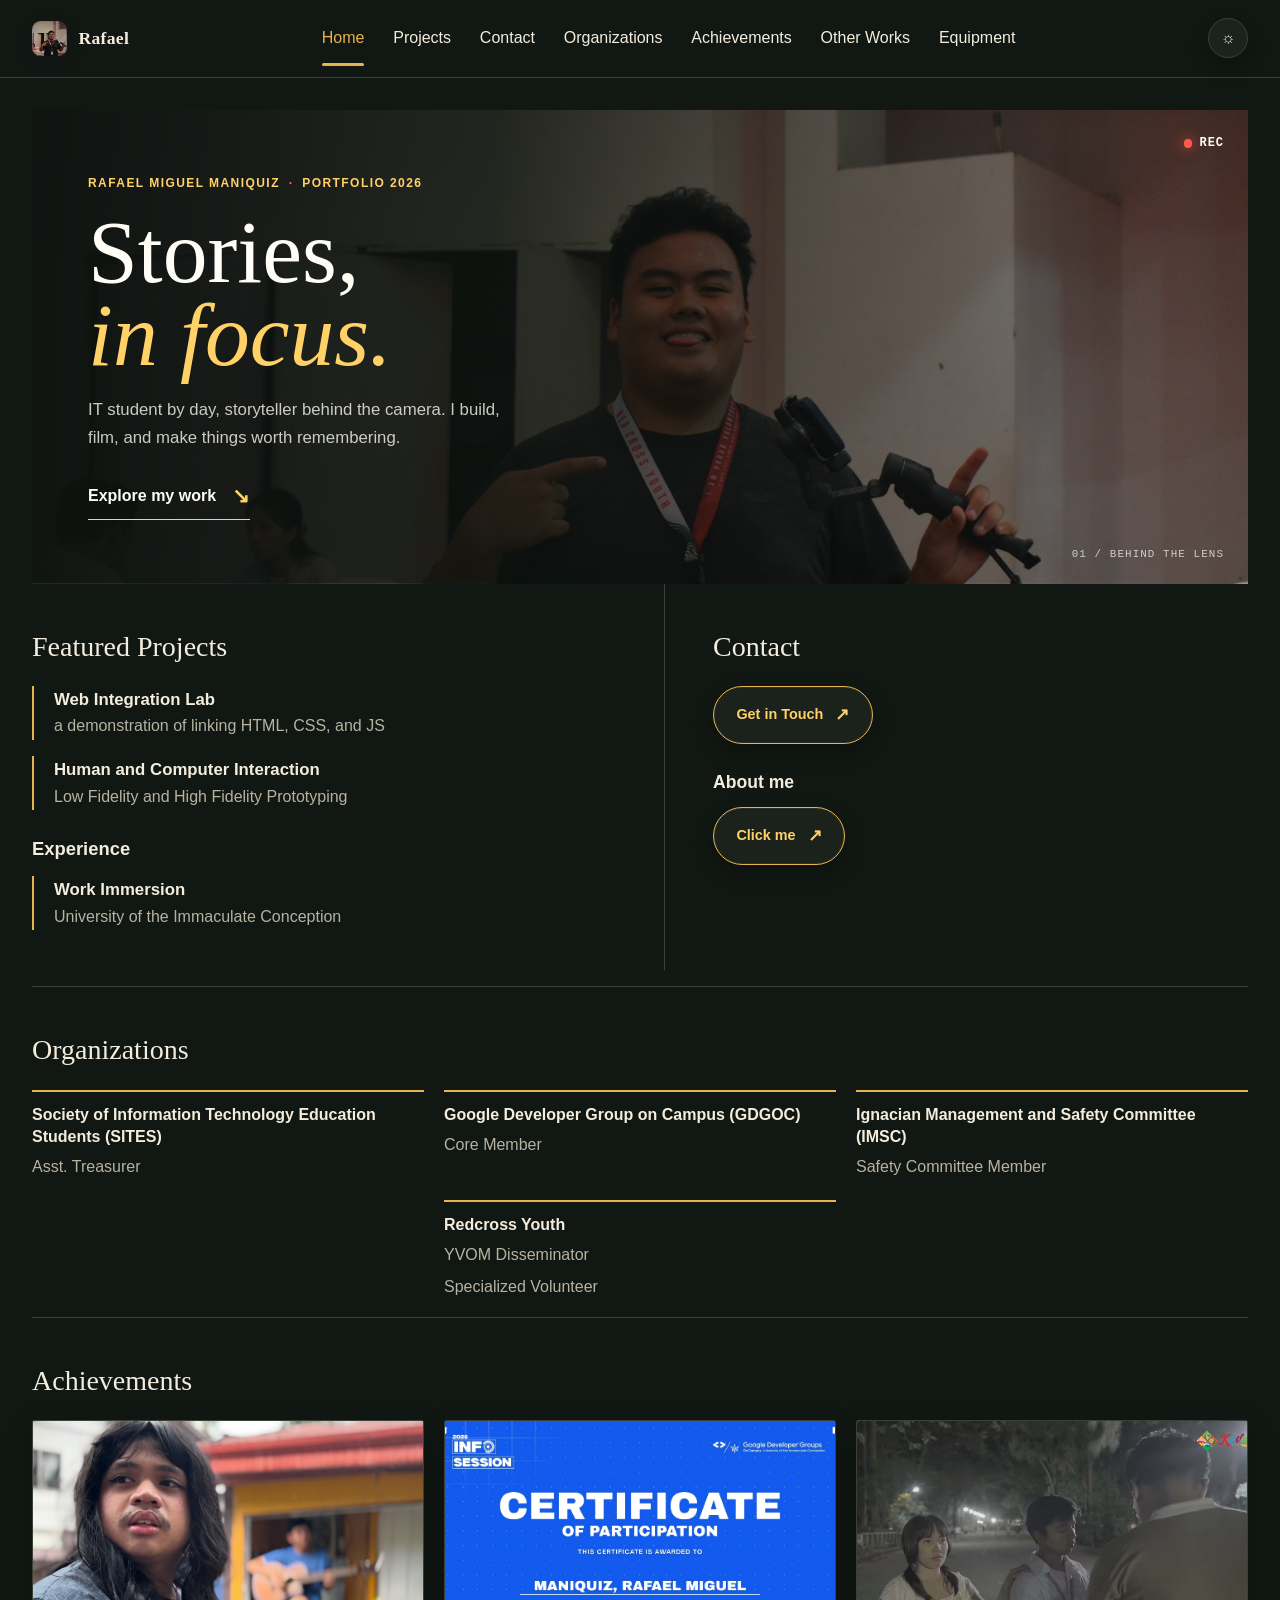
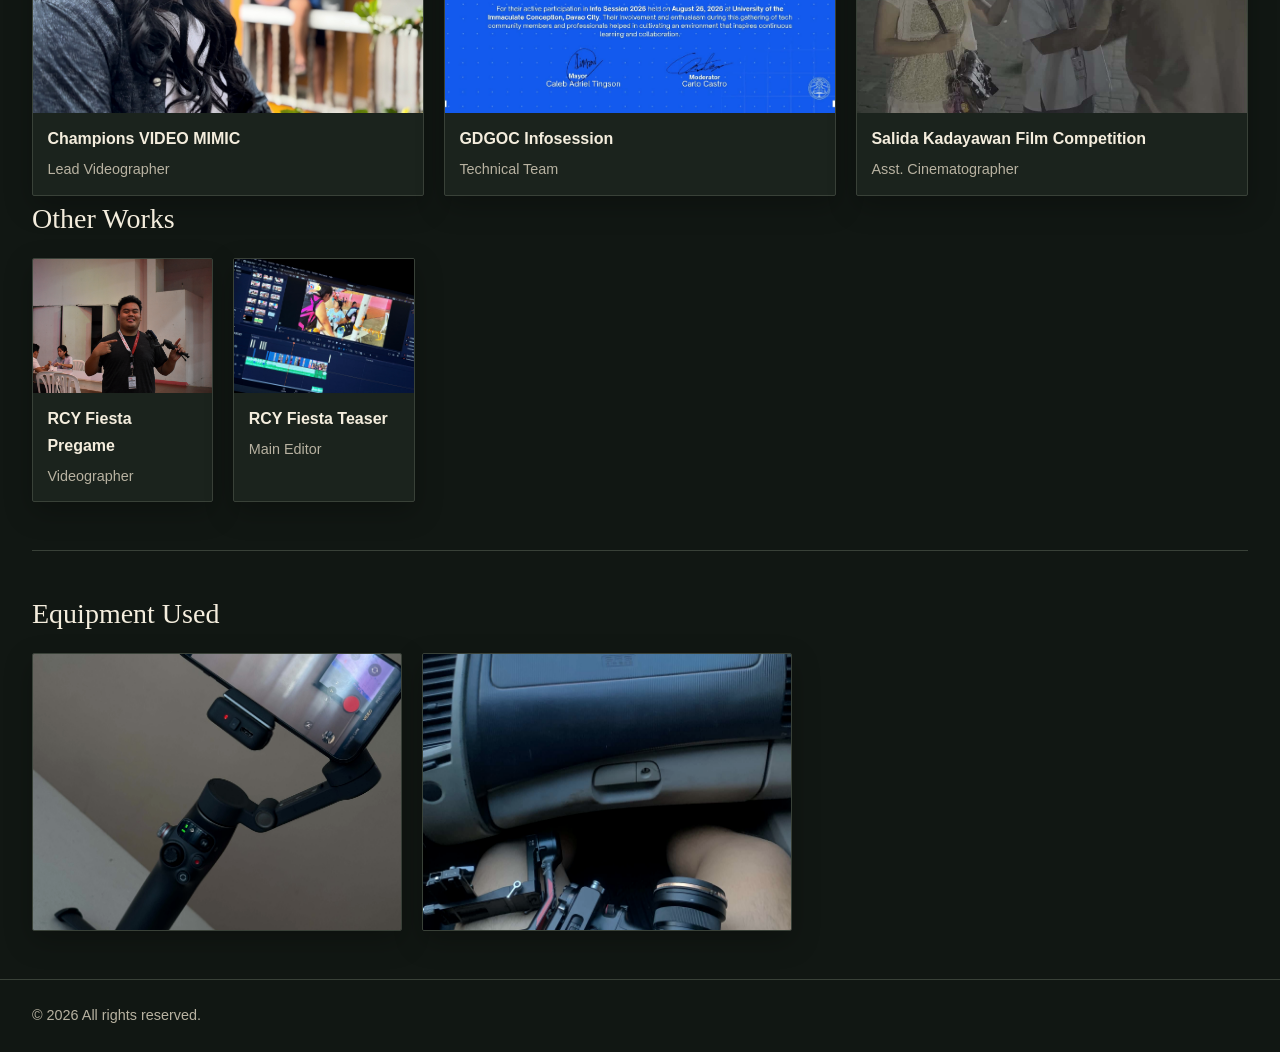
==== Portfolio/index.html @ 3db183c9 "Initial commit: Completed E-Portfolio layout and logic" ====
<!DOCTYPE html>
<html lang="en">
<head>
    <meta charset="UTF-8">
    <meta name="viewport" content="width=device-width, initial-scale=1.0">
    <title>Student E-Portfolio</title>
    <!--Connection 1: External CSS Link-->
    <link rel="stylesheet" href="style.css">
    <!--Connection 2: External JS Link-->
    <script src="script.js" defer></script>
</head>
<body class="dark-mode">
    <header class="site-header">
        <nav class="top-nav" aria-label="Main navigation">
            <div class="brand" aria-label="Rafael Miguel Maniquiz">
                <img class="brand-mark" src="imgs/Film1.jpeg" alt="Film1">
                <span class="brand-name">Rafael</span>
            </div>

            <div class="nav-links">
                <a class="active" href="#hero">Home</a>
                <a href="#projects">Projects</a>
                <a href="#contact">Contact</a>
                <a href="#organizations">Organizations</a>
                <a href="#gallery">Achievements</a>
                <a href="#other-works">Other Works</a>
                <a href="#equipment">Equipment</a>
            </div>

            <button id="theme-btn" class="theme-btn" type="button" aria-label="Switch to light mode">☼</button>
        </nav>
    </header>

    <main>
        <section id="hero">
            <div class="hero-copy">
                <p class="hero-eyebrow">RAFAEL MIGUEL MANIQUIZ <span>·</span> PORTFOLIO 2026</p>
                <h1>Stories,<br><em>in focus.</em></h1>
                <p class="hero-intro">IT student by day, storyteller behind the camera. I build, film, and make things worth remembering.</p>
                <a class="hero-link" href="#gallery">Explore my work <span aria-hidden="true">↘</span></a>
            </div>
            <div class="hero-recording" aria-label="Recording">
                <span class="recording-dot"></span>
                <span>REC</span>
            </div>
            <p class="hero-frame-note">01 / BEHIND THE LENS</p>
        </section>

        <section id="projects">
            <h2>Featured Projects</h2>
            <div class="card">
                <h3>Web Integration Lab</h3>
                <p>a demonstration of linking HTML, CSS, and JS</p>
            </div>
            <div class="card">
                <h3>Human and Computer Interaction</h3>
                <p>Low Fidelity and High Fidelity Prototyping</p>
            </div>
            <div class="experience-entry">
                <h3>Experience</h3>
                <div class="card">
                    <h4>Work Immersion</h4>
                    <p>University of the Immaculate Conception</p>
                </div>
            </div>
        </section>
    
        <section id="contact">
            
            <h2>Contact</h2>
            <button id="contact-btn" class="contact-btn">Get in Touch</button>
            <h3 class="about-prompt-title">About me</h3>
            <a class="contact-btn" href="about.html">Click me</a>
        </section>

        <section id="organizations">
            <h2>Organizations</h2>
            <div class="organization-grid">
                <article class="organization-item">
                    <h3>Society of Information Technology Education Students (SITES)</h3>
                    <p>Asst. Treasurer</p>
                </article>
                <article class="organization-item">
                    <h3>Google Developer Group on Campus (GDGOC)</h3>
                    <p>Core Member</p>
                </article>
                <article class="organization-item">
                    <h3>Ignacian Management and Safety Committee (IMSC)</h3>
                    <p>Safety Committee Member</p>
                </article>
                <article class="organization-item organization-item-centered">
                    <h3>Redcross Youth</h3>
                    <p>YVOM Disseminator</p>
                    <p>Specialized Volunteer</p>
                </article>
            </div>
        </section>

        <section id="gallery">
            <h2>Achievements</h2>
            <div class="gallery-grid">
                <figure class="gallery-item">
                    <a class="achievement-photo-link" href="https://drive.google.com/file/d/1tsSggiS1qH1lwYutni-sVO9AggM79Br8/view?usp=sharing" target="_blank" rel="noopener noreferrer">
                        <img src="imgs/IMG_2085_still.jpeg" alt="Mountain lake reflecting the surrounding forest">
                    </a>
                    <figcaption>Champions VIDEO MIMIC</figcaption>
                    <p class="gallery-role">Lead Videographer</p>
                </figure>
                <figure class="gallery-item">
                    <img src="imgs/certificate.jpeg" alt="Sunlight falling across a mountain lake">
                    <figcaption>GDGOC Infosession</figcaption>
                    <p class="gallery-role">Technical Team</p>
                </figure>
                <figure class="gallery-item">
                    <a class="achievement-photo-link" href="https://web.facebook.com/reel/1029761849663957" target="_blank" rel="noopener noreferrer">
                        <img src="imgs/kadayawan.jpeg" alt="Golden sunrise over a misty field">
                    </a>
                    <figcaption>Salida Kadayawan Film Competition</figcaption>
                    <p class="gallery-role">Asst. Cinematographer</p>
                </figure>
            </div>
        </section>

        <section id="other-works">
            <h2>Other Works</h2>
            <div class="gallery-grid">
                <figure class="gallery-item">
                    <img src="imgs/Film1.jpeg" alt="RCY Fiesta Pregame">
                    <figcaption>RCY Fiesta Pregame</figcaption>
                    <p class="gallery-role">Videographer</p>
                </figure>
                <figure class="gallery-item">
                    <img src="imgs/EDIT1.jpg" alt="RCY Fiesta Teaser">
                    <figcaption>RCY Fiesta Teaser</figcaption>
                    <p class="gallery-role">Main Editor</p>
                </figure>
            </div>
        </section>

        <section id="equipment">
            <h2>Equipment Used</h2>
            <div class="equipment-grid">
                <figure class="gallery-item">
                    <img src="imgs/db04416d-b1f5-4297-be94-f573def392d3.jpeg" alt="Camera equipment for video production">
                </figure>
                <figure class="gallery-item">
                    <img src="imgs/846866ec-6df1-4024-b092-13ef87e5ae8e.jpeg" alt="Camera and lens equipment">
                </figure>
            </div>
        </section>
    </main>

    <dialog id="contact-dialog" class="contact-dialog" aria-labelledby="contact-dialog-title">
        <div class="contact-dialog-header">
            <p class="contact-dialog-label">CONTACT DETAILS</p>
            <h2 id="contact-dialog-title">Get in touch</h2>
        </div>
        <dl class="contact-details">
            <div>
                <dt>Email</dt>
                <dd><button type="button" data-copy-value="rmaniquiz_260000000496@uic.edu.ph" data-copy-label="Email">rmaniquiz_260000000496@uic.edu.ph</button></dd>
            </div>
            <div>
                <dt>Contact number</dt>
                <dd>
                    <button type="button" data-copy-value="09626959449" data-copy-label="Contact number">09626959449</button>
                    <a class="contact-social-link" href="https://www.instagram.com/r.mnqz/" target="_blank" rel="noopener noreferrer" aria-label="Visit Instagram profile">
                        <svg aria-hidden="true" viewBox="0 0 24 24" fill="none" stroke="currentColor" stroke-width="2" stroke-linecap="round" stroke-linejoin="round">
                            <rect x="3" y="3" width="18" height="18" rx="5"></rect>
                            <circle cx="12" cy="12" r="4"></circle>
                            <circle cx="17.5" cy="6.5" r="0.75" fill="currentColor" stroke="none"></circle>
                        </svg>
                        <span>Instagram</span>
                    </a>
                    <a class="contact-social-link" href="https://www.facebook.com/raffy.maniquiz.5/" target="_blank" rel="noopener noreferrer" aria-label="Visit Facebook profile">
                        <svg aria-hidden="true" viewBox="0 0 24 24" fill="currentColor">
                            <path d="M13.5 21v-8h2.7l.4-3.1h-3.1V8c0-.9.3-1.5 1.6-1.5h1.7V3.7c-.3 0-1.3-.1-2.5-.1-2.5 0-4.2 1.5-4.2 4.3v2H7.3V13h2.8v8h3.4z"></path>
                        </svg>
                        <span>Facebook</span>
                    </a>
                    <a class="contact-social-link" href="https://github.com/Raffy-Maniquiz" target="_blank" rel="noopener noreferrer" aria-label="Visit GitHub profile">
                        <svg aria-hidden="true" viewBox="0 0 24 24" fill="currentColor">
                            <path d="M12 0C5.37 0 0 5.37 0 12c0 5.3 3.438 9.8 8.205 11.385.6.113.82-.258.82-.577 0-.285-.01-1.04-.015-2.04-3.338.724-4.042-1.61-4.042-1.61-.546-1.387-1.333-1.756-1.333-1.756-1.09-.745.083-.73.083-.73 1.205.085 1.84 1.237 1.84 1.237 1.07 1.835 2.807 1.305 3.492.998.108-.776.42-1.305.763-1.605-2.665-.303-5.467-1.333-5.467-5.931 0-1.31.468-2.381 1.236-3.221-.124-.303-.536-1.523.117-3.176 0 0 1.008-.322 3.3 1.23.956-.266 1.98-.399 3-.405 1.02.006 2.044.139 3 .405 2.29-1.552 3.297-1.23 3.297-1.23.655 1.653.243 2.873.12 3.176.77.84 1.235 1.911 1.235 3.221 0 4.61-2.807 5.625-5.48 5.921.43.372.814 1.102.814 2.222 0 1.604-.015 2.896-.015 3.286 0 .319.216.694.825.576C20.565 21.392 24 17.387 24 12 24 5.37 18.63 0 12 0z"></path>
                        </svg>
                        <span>GitHub</span>
                    </a>
                </dd>
            </div>
        </dl>
        <p id="contact-copy-status" class="contact-copy-status" role="status" aria-live="polite"></p>
        <button class="contact-dialog-close" type="button">Close</button>
    </dialog>
    
    <footer>
        <p>&copy; <span id="year"></span> All rights reserved.</p>
    </footer>
</body>
</html>
---- Portfolio/style.css ----
:root {
  color-scheme: light;
  --page: #f1eee5;
  --surface: #faf7ef;
  --ink: #1b211b;
  --muted: #686d60;
  --line: #d9d2c2;
  --accent: #b8792e;
  --accent-hover: #945c20;
  --accent-soft: rgba(184, 121, 46, 0.15);
  --button-ink: #fffdf6;
  --shadow: rgba(28, 31, 24, 0.1);
}

* {
  margin: 0;
  padding: 0;
  box-sizing: border-box;
}

html {
  scroll-behavior: smooth;
}

body {
  margin: 0;
  background: var(--page);
  color: var(--ink);
  font-family: 'Segoe UI', Tahoma, Geneva, Verdana, sans-serif;
  line-height: 1.65;
  transition: background-color 0.3s ease, color 0.3s ease;
}

body.dark-mode {
  color-scheme: dark;
  --page: #111713;
  --surface: #1b231d;
  --ink: #f4eddd;
  --muted: #b8b2a1;
  --line: #394138;
  --accent: #e5b34f;
  --accent-hover: #f0c66d;
  --accent-soft: rgba(229, 179, 79, 0.16);
  --button-ink: #1b211b;
  --shadow: rgba(0, 0, 0, 0.25);
}

.site-header {
  background: var(--page);
  border-bottom: 1px solid var(--line);
  backdrop-filter: blur(4px);
}

.top-nav {
  max-width: 1280px;
  margin: 0 auto;
  padding: 1.15rem 2rem;
  display: flex;
  align-items: center;
  justify-content: space-between;
  gap: 1.5rem;
}

.brand {
  display: inline-flex;
  align-items: center;
  gap: 0.7rem;
  font-weight: 700;
  letter-spacing: 0.02em;
  color: var(--ink);
}

.brand-mark {
  width: 2.2rem;
  height: 2.2rem;
  border-radius: 0.55rem;
  display: block;
  object-fit: cover;
  box-shadow: 0 6px 18px rgba(17, 24, 39, 0.15);
}

.brand-name {
  font-size: 1.1rem;
  font-family: Georgia, 'Times New Roman', serif;
  font-weight: 700;
}

.nav-links {
  display: flex;
  align-items: center;
  justify-content: center;
  gap: 1.8rem;
  flex: 1;
}

.nav-links a {
  position: relative;
  color: var(--ink);
  text-decoration: none;
  font-size: 1rem;
  font-weight: 500;
  padding: 0.3rem 0;
  transition: color 0.2s ease;
}

.nav-links a:hover {
  color: var(--accent);
}

.nav-links .home-icon-link {
  display: inline-flex;
  width: 2.5rem;
  height: 2.5rem;
  align-items: center;
  justify-content: center;
  padding: 0;
  border: 1px solid var(--line);
  border-radius: 50%;
  background: var(--surface);
  color: var(--accent);
  box-shadow: 0 8px 20px var(--shadow);
  transition: color 160ms ease, border-color 160ms ease, background-color 160ms ease, transform 180ms ease;
}

.nav-links .home-icon-link svg {
  width: 1.15rem;
  height: 1.15rem;
}

.nav-links .home-icon-link:hover {
  border-color: var(--accent);
  background: var(--accent-soft);
  color: var(--accent-hover);
  transform: translateY(-2px);
}

.nav-links a.active {
  color: var(--accent);
}

.nav-links a.active::after {
  content: "";
  position: absolute;
  left: 0;
  right: 0;
  bottom: -0.6rem;
  height: 3px;
  border-radius: 999px;
  background: var(--accent);
}

.theme-btn {
  width: 2.5rem;
  height: 2.5rem;
  padding: 0;
  border: 1px solid var(--line);
  border-radius: 50%;
  background: var(--surface);
  color: var(--ink);
  box-shadow: 0 10px 20px var(--shadow);
  display: inline-flex;
  align-items: center;
  justify-content: center;
  font-size: 1rem;
}

main {
  max-width: 1280px;
  margin: 0 auto;
  padding: 0 2rem;
  display: grid;
  grid-template-columns: repeat(2, minmax(0, 1fr));
  column-gap: 3rem;
}

#hero,
#organizations,
#gallery,
#equipment {
  grid-column: 1 / -1;
}

#hero {
  position: relative;
  display: flex;
  min-height: 430px;
  align-items: center;
  overflow: hidden;
  margin: 2rem 0 0;
  padding: 4rem 3.5rem;
  background-color: #111512;
  background-image: linear-gradient(90deg, rgba(13, 18, 15, 0.98) 0%, rgba(13, 18, 15, 0.86) 38%, rgba(13, 18, 15, 0.12) 100%), url("imgs/Film1.jpeg");
  background-position: center, 65% 42%;
  background-size: cover;
  color: #fffdf6;
  isolation: isolate;
  animation: heroEnter 800ms cubic-bezier(0.2, 0.75, 0.25, 1) both;
}

#hero h1 {
  max-width: 700px;
  margin-top: 1.1rem;
  font-family: Georgia, 'Times New Roman', serif;
  font-size: clamp(4rem, 7vw, 6.5rem);
  font-weight: 500;
  line-height: 0.92;
}

#hero h1 em {
  color: #ffd166;
  font-weight: 500;
}

#hero p {
  color: inherit;
}

.hero-copy {
  position: relative;
  z-index: 1;
  max-width: 620px;
}

.hero-eyebrow {
  color: #ffd166 !important;
  font-size: 0.75rem;
  font-weight: 700;
  letter-spacing: 0.12em;
}

.hero-eyebrow span {
  padding: 0 0.25rem;
  color: #ff7058;
}

.hero-intro {
  max-width: 440px;
  margin-top: 1.25rem;
  color: rgba(255, 253, 246, 0.78) !important;
  font-size: 1.05rem;
}

.hero-link {
  display: inline-flex;
  align-items: center;
  gap: 1rem;
  margin-top: 1.7rem;
  padding-bottom: 0.35rem;
  border-bottom: 1px solid #ffd166;
  color: #fffdf6;
  font-weight: 600;
  text-decoration: none;
}

.hero-link span {
  color: #ffd166;
  font-size: 1.3rem;
  transition: transform 180ms ease;
}

.hero-link:hover span {
  transform: translate(3px, 3px);
}

.hero-recording {
  position: absolute;
  top: 1.5rem;
  right: 1.5rem;
  display: flex;
  align-items: center;
  gap: 0.45rem;
  color: #fffdf6;
  font-family: monospace;
  font-size: 0.75rem;
  font-weight: 700;
  letter-spacing: 0.08em;
}

.recording-dot {
  width: 0.55rem;
  aspect-ratio: 1;
  border-radius: 50%;
  background: #ff594f;
  box-shadow: 0 0 14px rgba(255, 89, 79, 0.9);
  animation: recordingPulse 1.5s ease-in-out infinite;
}

.hero-frame-note {
  position: absolute;
  right: 1.5rem;
  bottom: 1.25rem;
  color: rgba(255, 253, 246, 0.72) !important;
  font-family: monospace;
  font-size: 0.68rem;
  letter-spacing: 0.1em;
}

@keyframes heroEnter {
  from {
    opacity: 0;
    transform: translateY(14px);
  }
  to {
    opacity: 1;
    transform: translateY(0);
  }
}

@keyframes recordingPulse {
  50% {
    opacity: 0.45;
    box-shadow: 0 0 4px rgba(255, 89, 79, 0.45);
  }
}

#projects,
#contact {
  padding: 2.5rem 0;
}

#projects h2,
#contact h2,
#organizations h2,
#gallery h2,
#other-works h2,
#equipment h2 {
  margin-bottom: 1rem;
  font-family: Georgia, 'Times New Roman', serif;
  font-size: 1.75rem;
  font-weight: 500;
}

.card {
  padding-left: 1.25rem;
  border-left: 2px solid var(--accent);
}

.card + .card {
  margin-top: 1rem;
}

.experience-entry {
  margin-top: 1.5rem;
}

.experience-entry > h3 {
  margin-bottom: 0.75rem;
  font-size: 1.15rem;
  font-weight: 600;
}

.card h3 {
  font-size: 1.05rem;
  font-weight: 600;
}

.card h4 {
  font-size: 1.05rem;
  font-weight: 600;
}

.card p,
.gallery-role {
  color: var(--muted);
}

#contact {
  border-left: 1px solid var(--line);
  padding-left: 3rem;
}

.about-prompt-title {
  margin: 1.5rem 0 0.6rem;
  font-size: 1.1rem;
  font-weight: 600;
}

#about-page {
  grid-column: 1 / -1;
  padding: 3.5rem 0 4rem;
  border-bottom: 1px solid var(--line);
}

#about-page .about-page-layout {
  display: grid;
  grid-template-columns: minmax(0, 1.1fr) minmax(280px, 0.9fr);
  align-items: center;
  gap: clamp(2rem, 5vw, 5rem);
}

#about-page .about-page-copy {
  max-width: 640px;
}

#about-page .about-eyebrow,
#about-page .about-focus-label {
  color: var(--accent);
  font-family: monospace;
  font-size: 0.75rem;
  font-weight: 700;
  letter-spacing: 0.08em;
}

#about-page .about-eyebrow span {
  color: #ff7058;
}

#about-page h1 {
  margin-top: 1rem;
  font-family: Georgia, 'Times New Roman', serif;
  font-size: 4rem;
  font-weight: 500;
  line-height: 0.98;
}

#about-page h1 em {
  color: var(--accent);
  font-weight: 500;
}

#about-page p {
  max-width: 590px;
  margin-top: 1rem;
  color: var(--muted);
  font-size: 1rem;
}

#about-page .about-focus {
  margin-top: 2rem;
  padding-top: 1rem;
  border-top: 1px solid var(--line);
}

#about-page .about-focus ul {
  display: grid;
  grid-template-columns: repeat(3, minmax(0, 1fr));
  gap: 0.75rem;
  margin-top: 0.75rem;
  list-style: none;
}

#about-page .about-focus li {
  display: grid;
  gap: 0.35rem;
  color: var(--ink);
  font-size: 0.9rem;
  font-weight: 600;
  line-height: 1.35;
}

#about-page .about-focus li span {
  color: var(--accent);
  font-family: monospace;
  font-size: 0.72rem;
}

#about-page .about-photo {
  position: relative;
  overflow: hidden;
  border: 1px solid var(--line);
  background: var(--surface);
  box-shadow: 0 20px 50px var(--shadow);
}

#about-page .about-photo img {
  display: block;
  width: 100%;
  aspect-ratio: 4 / 3;
  object-fit: cover;
  object-position: 76% center;
  filter: saturate(0.82) contrast(1.05);
}

#about-page .about-photo figcaption {
  display: flex;
  justify-content: space-between;
  gap: 1rem;
  padding: 0.75rem 1rem;
  color: var(--muted);
  font-family: monospace;
  font-size: 0.68rem;
  letter-spacing: 0.06em;
}

button {
  padding: 0.7rem 1.15rem;
  border: 1px solid var(--accent);
  border-radius: 999px;
  background: var(--accent);
  color: var(--button-ink);
  font: inherit;
  font-size: 0.9rem;
  cursor: pointer;
  transition: background-color 160ms ease, border-color 160ms ease, transform 180ms ease, box-shadow 180ms ease;
}

button:hover {
  border-color: var(--accent-hover);
  background: var(--accent-hover);
  transform: translateY(-2px) scale(1.02);
  box-shadow: 0 10px 24px var(--shadow);
}

button:focus-visible {
  outline: 3px solid var(--accent);
  outline-offset: 3px;
}

@media (hover: hover) and (pointer: fine) and (prefers-reduced-motion: no-preference) {
  body.neon-cursor-enabled,
  body.neon-cursor-enabled * {
    cursor: none !important;
  }

  .neon-cursor {
    position: fixed;
    z-index: 10000;
    top: 0;
    left: 0;
    width: 1rem;
    height: 1rem;
    border: 2px solid #ffd166;
    border-radius: 50%;
    background: rgba(255, 209, 102, 0.2);
    box-shadow: 0 0 8px #ffd166, 0 0 18px rgba(255, 209, 102, 0.8), inset 0 0 7px rgba(255, 255, 255, 0.8);
    opacity: 0;
    pointer-events: none;
    transform: translate(-50%, -50%);
    transition: opacity 120ms ease;
  }

  .neon-cursor.is-visible {
    opacity: 1;
  }
}

.contact-btn {
  display: inline-flex;
  align-items: center;
  gap: 0.75rem;
  padding: 0.9rem 1.4rem;
  border: 1px solid var(--accent);
  border-radius: 999px;
  background: #1b211b;
  color: #ffd166;
  font: inherit;
  font-size: 0.9rem;
  font-weight: 700;
  text-decoration: none;
  cursor: pointer;
  box-shadow: 0 8px 20px var(--shadow), inset 0 0 0 1px rgba(255, 209, 102, 0.08);
  transition: background-color 160ms ease, border-color 160ms ease, transform 180ms ease, box-shadow 180ms ease;
}

.contact-btn::after {
  content: "↗";
  font-size: 1.05rem;
  transition: transform 180ms ease;
}

.contact-btn:hover {
  border-color: #ffd166;
  background: #292f27;
  transform: translateY(-2px);
  box-shadow: 0 12px 26px var(--shadow), inset 0 0 0 1px rgba(255, 209, 102, 0.16);
}

.contact-btn:hover::after {
  transform: translate(2px, -2px);
}

.photo-preview-trigger {
  display: block;
  width: 100%;
  padding: 0;
  border: 0;
  border-radius: 0;
  background: transparent;
  color: inherit;
  line-height: 0;
  text-align: left;
}

.photo-preview-trigger:hover {
  border-color: transparent;
  background: transparent;
}

.image-preview {
  position: relative;
  width: min(88vw, 900px);
  max-width: 88vw;
  max-height: 90vh;
  opacity: 0;
  margin: auto;
  padding: 2.75rem 1rem 1rem;
  border: 1px solid var(--line);
  background: var(--surface);
  color: var(--ink);
  box-shadow: 0 18px 60px rgba(0, 0, 0, 0.3);
  transform: scale(0.96);
  transition: opacity 240ms ease, transform 240ms cubic-bezier(0.2, 0.75, 0.25, 1), overlay 240ms allow-discrete, display 240ms allow-discrete;
}

.image-preview[open] {
  opacity: 1;
  transform: scale(1);
}

@starting-style {
  .image-preview[open] {
    opacity: 0;
    transform: scale(0.96);
  }
}

.image-preview::backdrop {
  background: rgba(14, 20, 16, 0);
  backdrop-filter: blur(0);
  transition: background-color 240ms ease, backdrop-filter 240ms ease;
}

.image-preview[open]::backdrop {
  background: rgba(14, 20, 16, 0.76);
  backdrop-filter: blur(2px);
}

@starting-style {
  .image-preview[open]::backdrop {
    background: rgba(14, 20, 16, 0);
    backdrop-filter: blur(0);
  }
}

.image-preview > img {
  display: block;
  width: 100%;
  max-height: 75vh;
  margin: 0 auto;
  object-fit: contain;
}

.image-preview-close {
  position: absolute;
  top: 0.5rem;
  right: 0.5rem;
  padding: 0.35rem 0.7rem;
}

.contact-dialog {
  width: min(92vw, 440px);
  margin: auto;
  padding: 2rem;
  border: 1px solid var(--line);
  border-top: 4px solid var(--accent);
  background: var(--surface);
  color: var(--ink);
  box-shadow: 0 18px 60px rgba(0, 0, 0, 0.24);
}

.contact-dialog::backdrop {
  background: rgba(14, 20, 16, 0.58);
  backdrop-filter: blur(2px);
}

.contact-dialog-header {
  padding-bottom: 1.25rem;
  border-bottom: 1px solid var(--line);
}

.contact-dialog-label {
  color: var(--muted);
  font-size: 0.75rem;
  font-weight: 700;
}

.contact-dialog h2 {
  margin-top: 0.35rem;
  font-family: Georgia, 'Times New Roman', serif;
  font-size: 1.75rem;
  font-weight: 500;
  line-height: 1.2;
}

.contact-details {
  display: grid;
  gap: 1rem;
  padding: 1.25rem 0 1.5rem;
}

.contact-details dt {
  color: var(--muted);
  font-size: 0.85rem;
}

.contact-details dd {
  overflow-wrap: anywhere;
  font-weight: 600;
}

.contact-details button {
  padding: 0;
  border: 0;
  border-radius: 0;
  background: transparent;
  color: var(--accent);
  font: inherit;
  font-weight: 600;
  overflow-wrap: anywhere;
  text-align: left;
  text-decoration: underline;
  text-decoration-thickness: 1px;
  text-underline-offset: 3px;
}

.contact-details button:hover {
  border: 0;
  background: transparent;
  color: var(--accent-hover);
}

.contact-social-link {
  display: flex;
  width: fit-content;
  align-items: center;
  gap: 0.45rem;
  margin-top: 0.5rem;
  color: var(--accent);
  font-size: 0.9rem;
  text-decoration: underline;
  text-decoration-thickness: 1px;
  text-underline-offset: 3px;
}

.contact-social-link svg {
  width: 1.1rem;
  height: 1.1rem;
}

.contact-social-link:hover {
  color: var(--accent-hover);
}

.contact-copy-status {
  min-height: 1.65em;
  margin-bottom: 0.5rem;
  color: var(--muted);
  font-size: 0.85rem;
}

.contact-dialog-close {
  min-width: 5.5rem;
}

@media (prefers-reduced-motion: reduce) {
  #hero,
  .recording-dot {
    animation: none;
  }

  .image-preview,
  .image-preview::backdrop {
    transition-duration: 0.01ms;
  }
}

#organizations,
#gallery,
#equipment {
  margin-top: 1rem;
  padding: 2.5rem 0 0;
  border-top: 1px solid var(--line);
}

#equipment {
  margin-top: 3rem;
}

.organization-grid {
  display: grid;
  grid-template-columns: repeat(3, minmax(0, 1fr));
  gap: 1.25rem;
}

.organization-item {
  padding-top: 0.75rem;
  border-top: 2px solid var(--accent);
}

.organization-item-centered {
  grid-column: 2;
}

.organization-item h3 {
  font-size: 1rem;
  font-weight: 600;
  line-height: 1.4;
}

.organization-item p {
  margin-top: 0.35rem;
  color: var(--muted);
}

.gallery-grid,
.equipment-grid {
  display: grid;
  grid-template-columns: repeat(3, minmax(0, 1fr));
  gap: 1.25rem;
}

.equipment-grid {
  grid-template-columns: repeat(2, minmax(0, 1fr));
  max-width: 760px;
}

.gallery-item {
  overflow: hidden;
  border: 1px solid var(--line);
  border-radius: 2px;
  background: var(--surface);
  box-shadow: 0 10px 28px var(--shadow);
  transition: transform 220ms ease, box-shadow 220ms ease, border-color 180ms ease;
}

.gallery-item:hover {
  border-color: var(--accent);
  transform: translateY(-6px);
  box-shadow: 0 18px 36px var(--shadow);
}

.gallery-item img {
  display: block;
  width: 100%;
  aspect-ratio: 4 / 3;
  object-fit: cover;
  transition: transform 320ms ease, filter 320ms ease;
  filter: saturate(0.88) contrast(1.04);
}

.gallery-item:hover img {
  transform: scale(1.05);
  filter: saturate(1) contrast(1.08);
}

.gallery-item figcaption {
  padding: 0.8rem 0.9rem 0.35rem;
  font-weight: 600;
}

.achievement-photo-link,
.photo-preview-trigger {
  position: relative;
  display: block;
  overflow: hidden;
}

.achievement-photo-link::after,
.photo-preview-trigger::after {
  content: "";
  position: absolute;
  inset: 0;
  background: linear-gradient(180deg, rgba(15, 23, 42, 0.1), rgba(15, 23, 42, 0.18));
  opacity: 0;
  transition: opacity 220ms ease;
  pointer-events: none;
}

.achievement-photo-link:hover::after,
.photo-preview-trigger:hover::after {
  opacity: 1;
}

.achievement-photo-link {
  display: block;
}

.achievement-photo-link:focus-visible {
  outline: 3px solid var(--accent);
  outline-offset: -3px;
}

.gallery-role {
  padding: 0 0.9rem 0.8rem;
  font-size: 0.9rem;
}

footer {
  max-width: 1280px;
  margin: 3rem auto 0;
  padding: 1.5rem 2rem;
  border-top: 1px solid var(--line);
  color: var(--muted);
  font-size: 0.9rem;
}

footer p {
  max-width: 100%;
}

@media (max-width: 700px) {
  body {
    padding: 0 1.25rem;
  }

  .top-nav {
    flex-wrap: wrap;
    padding: 1rem 0;
    gap: 0.75rem 1rem;
  }

  .nav-links {
    order: 3;
    flex: 1 0 100%;
    flex-wrap: wrap;
    justify-content: flex-start;
    gap: 0.35rem 1rem;
  }

  .nav-links a {
    font-size: 0.9rem;
  }

  main {
    grid-template-columns: 1fr;
  }

  #hero {
    min-height: 430px;
    margin-top: 1rem;
    padding: 3.5rem 1.5rem;
    background-image: linear-gradient(90deg, rgba(13, 18, 15, 0.94), rgba(13, 18, 15, 0.48)), url("imgs/Film1.jpeg");
    background-position: center, 61% center;
  }

  #about-page {
    padding: 2.5rem 0 3rem;
  }

  #about-page .about-page-layout {
    grid-template-columns: 1fr;
    gap: 2rem;
  }

  #about-page h1 {
    font-size: 3.25rem;
  }

  #about-page .about-focus ul {
    grid-template-columns: 1fr;
    gap: 0.65rem;
  }

  #hero h1 {
    font-size: clamp(3.5rem, 15vw, 5rem);
  }

  .hero-recording {
    top: 1rem;
    right: 1rem;
  }

  .hero-frame-note {
    right: 1rem;
    bottom: 1rem;
  }

  #projects,
  #contact {
    padding: 1.75rem 0;
  }

  #contact {
    border-top: 1px solid var(--line);
    border-left: 0;
    padding-left: 0;
  }

  .gallery-grid {
    grid-template-columns: repeat(2, minmax(0, 1fr));
    gap: 0.75rem;
  }

  .organization-grid {
    grid-template-columns: 1fr;
    gap: 1rem;
  }

  .organization-item-centered {
    grid-column: auto;
  }

  .equipment-grid {
    gap: 0.75rem;
  }
}

@media (max-width: 440px) {
  .top-nav {
    align-items: center;
  }

  #theme-btn {
    max-width: 9rem;
    padding: 0.55rem 0.7rem;
    font-size: 0.8rem;
  }

  .gallery-grid,
  .equipment-grid {
    grid-template-columns: 1fr;
  }
}
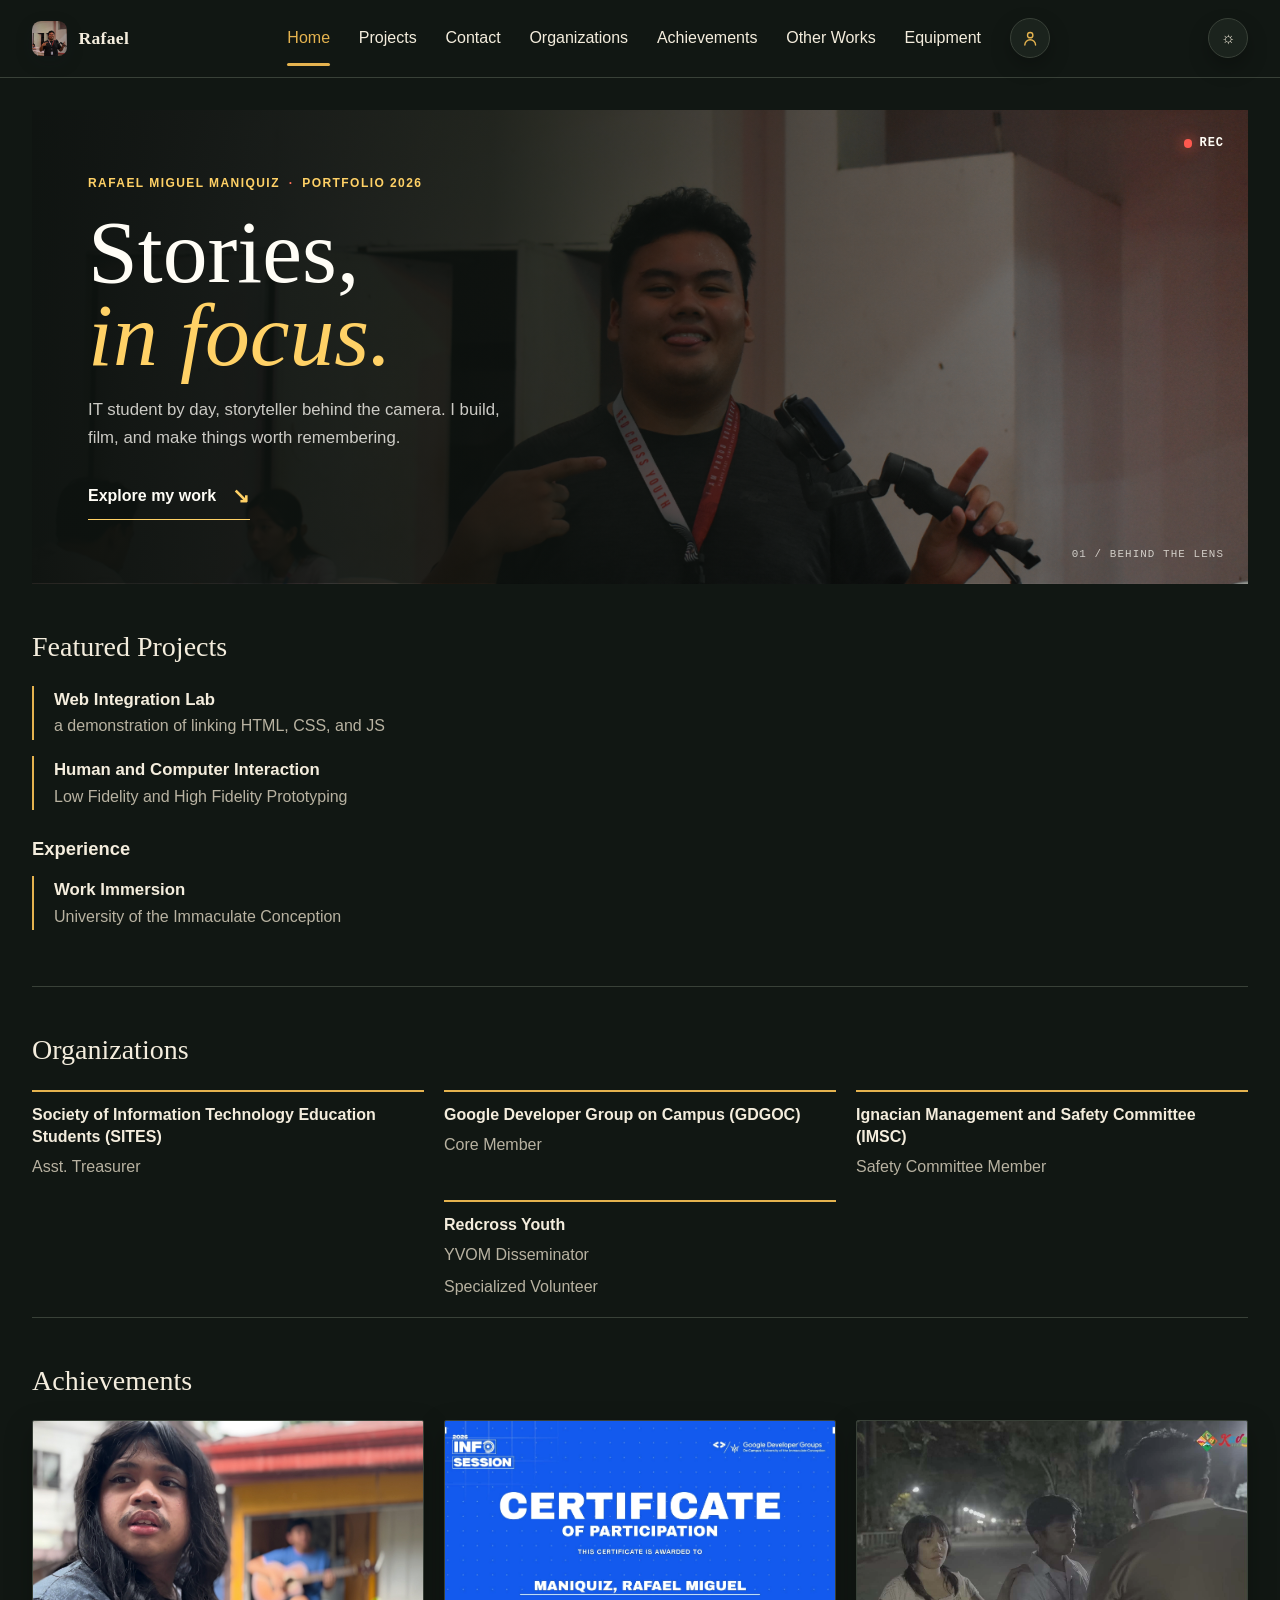
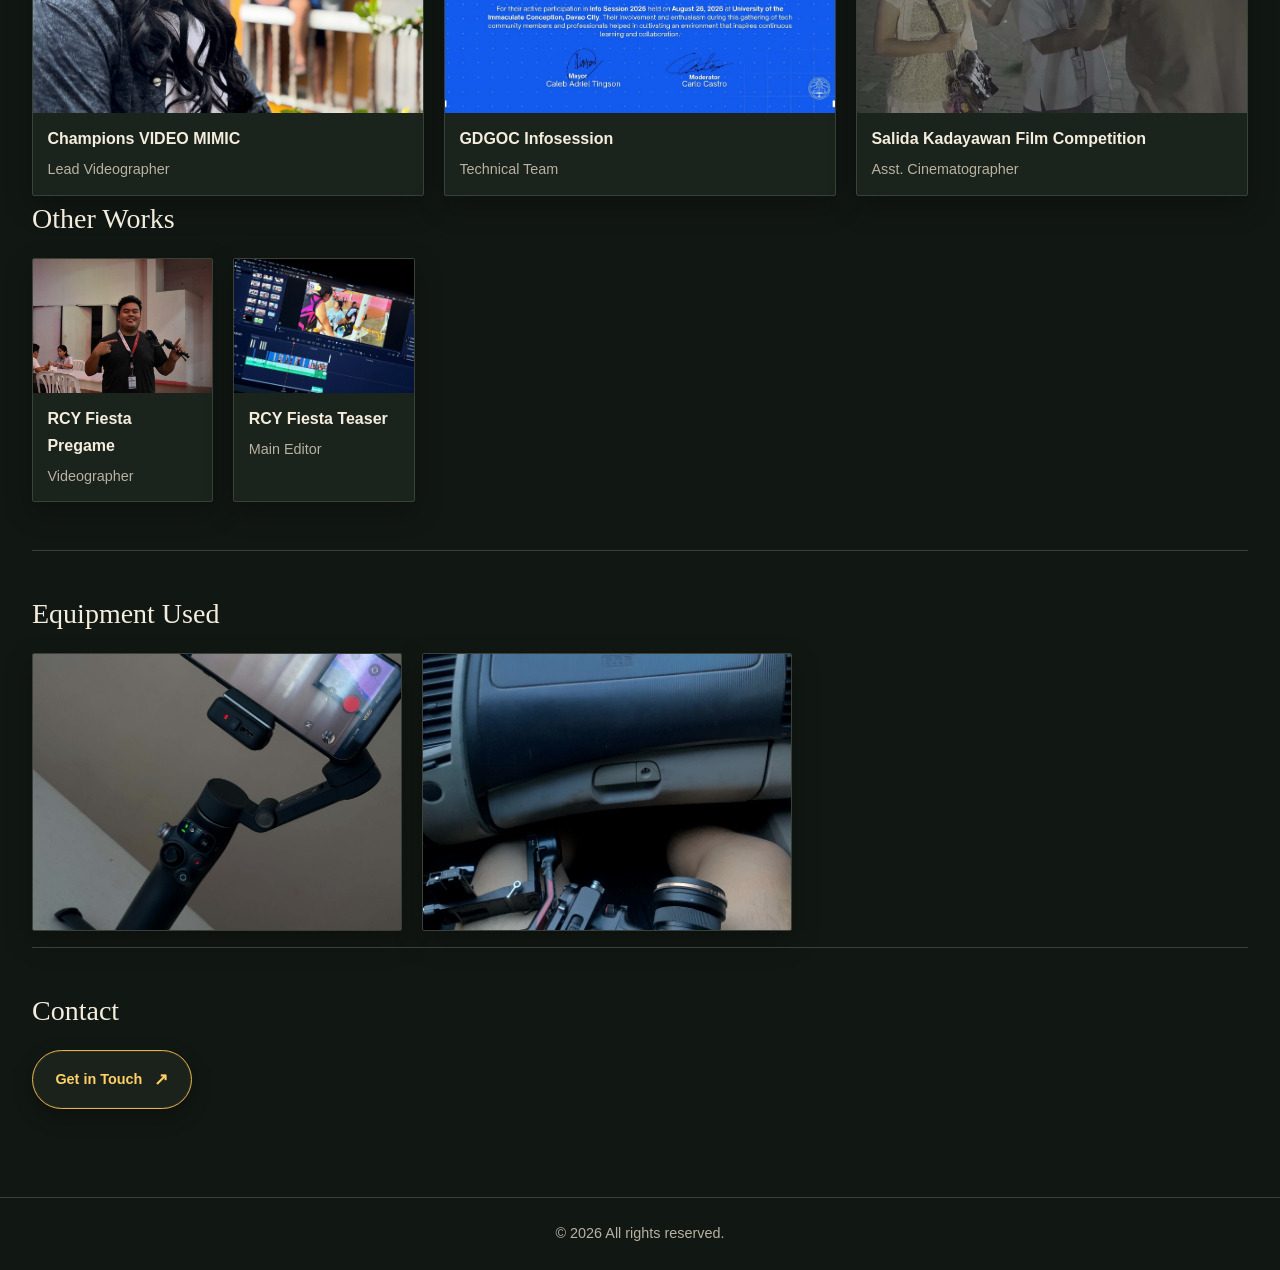
==== commit 8b3526b8: "updated 1" ====
--- a/Portfolio/index.html
+++ b/Portfolio/index.html
@@ -25,6 +25,12 @@
                 <a href="#gallery">Achievements</a>
                 <a href="#other-works">Other Works</a>
                 <a href="#equipment">Equipment</a>
+                <a class="nav-icon-link" href="about.html" aria-label="About me" title="About me">
+                    <svg aria-hidden="true" viewBox="0 0 24 24" fill="none" stroke="currentColor" stroke-width="1.8" stroke-linecap="round" stroke-linejoin="round">
+                        <circle cx="12" cy="8" r="3.5"></circle>
+                        <path d="M5 21a7 7 0 0 1 14 0"></path>
+                    </svg>
+                </a>
             </div>
 
             <button id="theme-btn" class="theme-btn" type="button" aria-label="Switch to light mode">☼</button>
@@ -65,14 +71,6 @@
             </div>
         </section>
     
-        <section id="contact">
-            
-            <h2>Contact</h2>
-            <button id="contact-btn" class="contact-btn">Get in Touch</button>
-            <h3 class="about-prompt-title">About me</h3>
-            <a class="contact-btn" href="about.html">Click me</a>
-        </section>
-
         <section id="organizations">
             <h2>Organizations</h2>
             <div class="organization-grid">
@@ -147,6 +145,11 @@
                     <img src="imgs/846866ec-6df1-4024-b092-13ef87e5ae8e.jpeg" alt="Camera and lens equipment">
                 </figure>
             </div>
+        </section>
+
+        <section id="contact">
+            <h2>Contact</h2>
+            <button id="contact-btn" class="contact-btn">Get in Touch</button>
         </section>
     </main>
 
@@ -168,6 +171,9 @@
                         <svg aria-hidden="true" viewBox="0 0 24 24" fill="none" stroke="currentColor" stroke-width="2" stroke-linecap="round" stroke-linejoin="round">
                             <rect x="3" y="3" width="18" height="18" rx="5"></rect>
                             <circle cx="12" cy="12" r="4"></circle>
+                            
+
+
                             <circle cx="17.5" cy="6.5" r="0.75" fill="currentColor" stroke="none"></circle>
                         </svg>
                         <span>Instagram</span>
--- a/Portfolio/style.css
+++ b/Portfolio/style.css
@@ -46,6 +46,9 @@
 }
 
 .site-header {
+  position: sticky;
+  top: 0;
+  z-index: 100;
   background: var(--page);
   border-bottom: 1px solid var(--line);
   backdrop-filter: blur(4px);
@@ -107,7 +110,7 @@
   color: var(--accent);
 }
 
-.nav-links .home-icon-link {
+.nav-links .nav-icon-link {
   display: inline-flex;
   width: 2.5rem;
   height: 2.5rem;
@@ -122,12 +125,12 @@
   transition: color 160ms ease, border-color 160ms ease, background-color 160ms ease, transform 180ms ease;
 }
 
-.nav-links .home-icon-link svg {
+.nav-links .nav-icon-link svg {
   width: 1.15rem;
   height: 1.15rem;
 }
 
-.nav-links .home-icon-link:hover {
+.nav-links .nav-icon-link:hover {
   border-color: var(--accent);
   background: var(--accent-soft);
   color: var(--accent-hover);
@@ -174,6 +177,7 @@
 }
 
 #hero,
+#contact,
 #organizations,
 #gallery,
 #equipment {
@@ -365,8 +369,8 @@
 }
 
 #contact {
-  border-left: 1px solid var(--line);
-  padding-left: 3rem;
+  margin-top: 1rem;
+  border-top: 1px solid var(--line);
 }
 
 .about-prompt-title {
@@ -892,6 +896,7 @@
   border-top: 1px solid var(--line);
   color: var(--muted);
   font-size: 0.9rem;
+  text-align: center;
 }
 
 footer p {
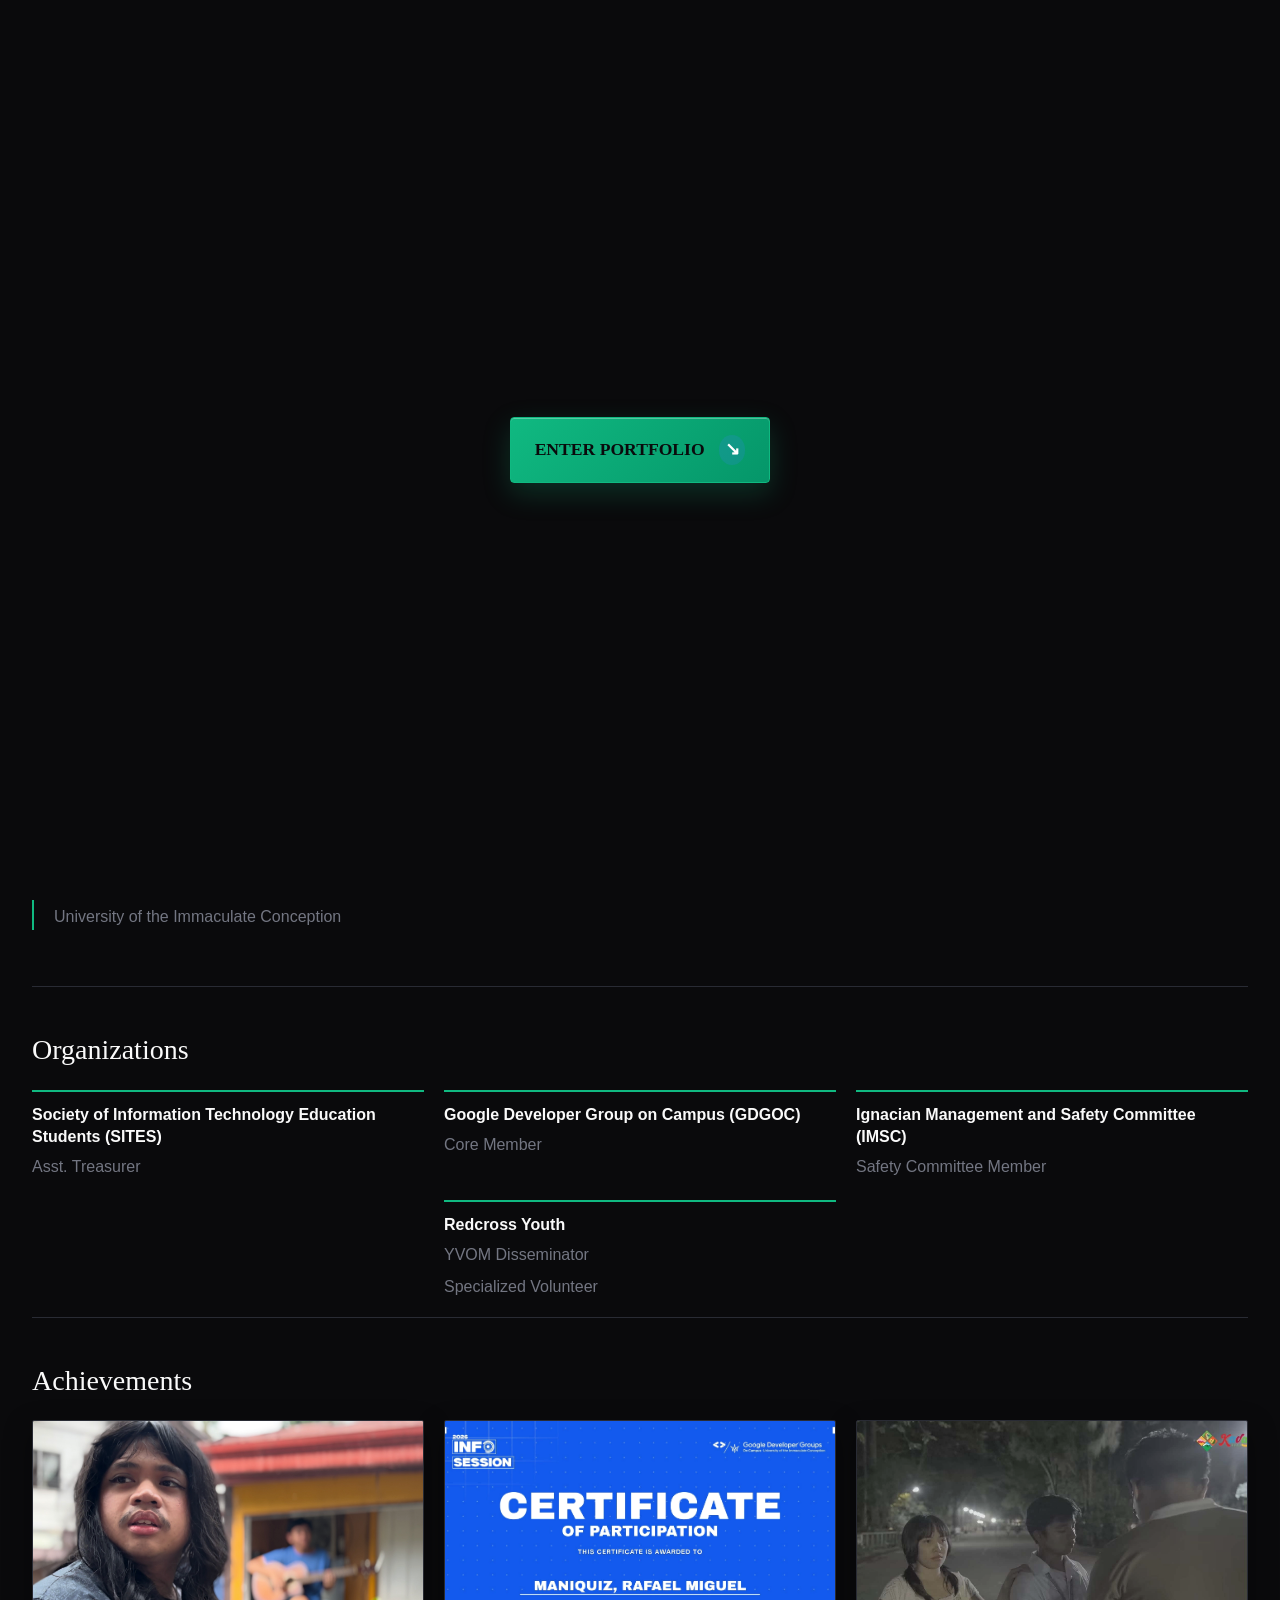
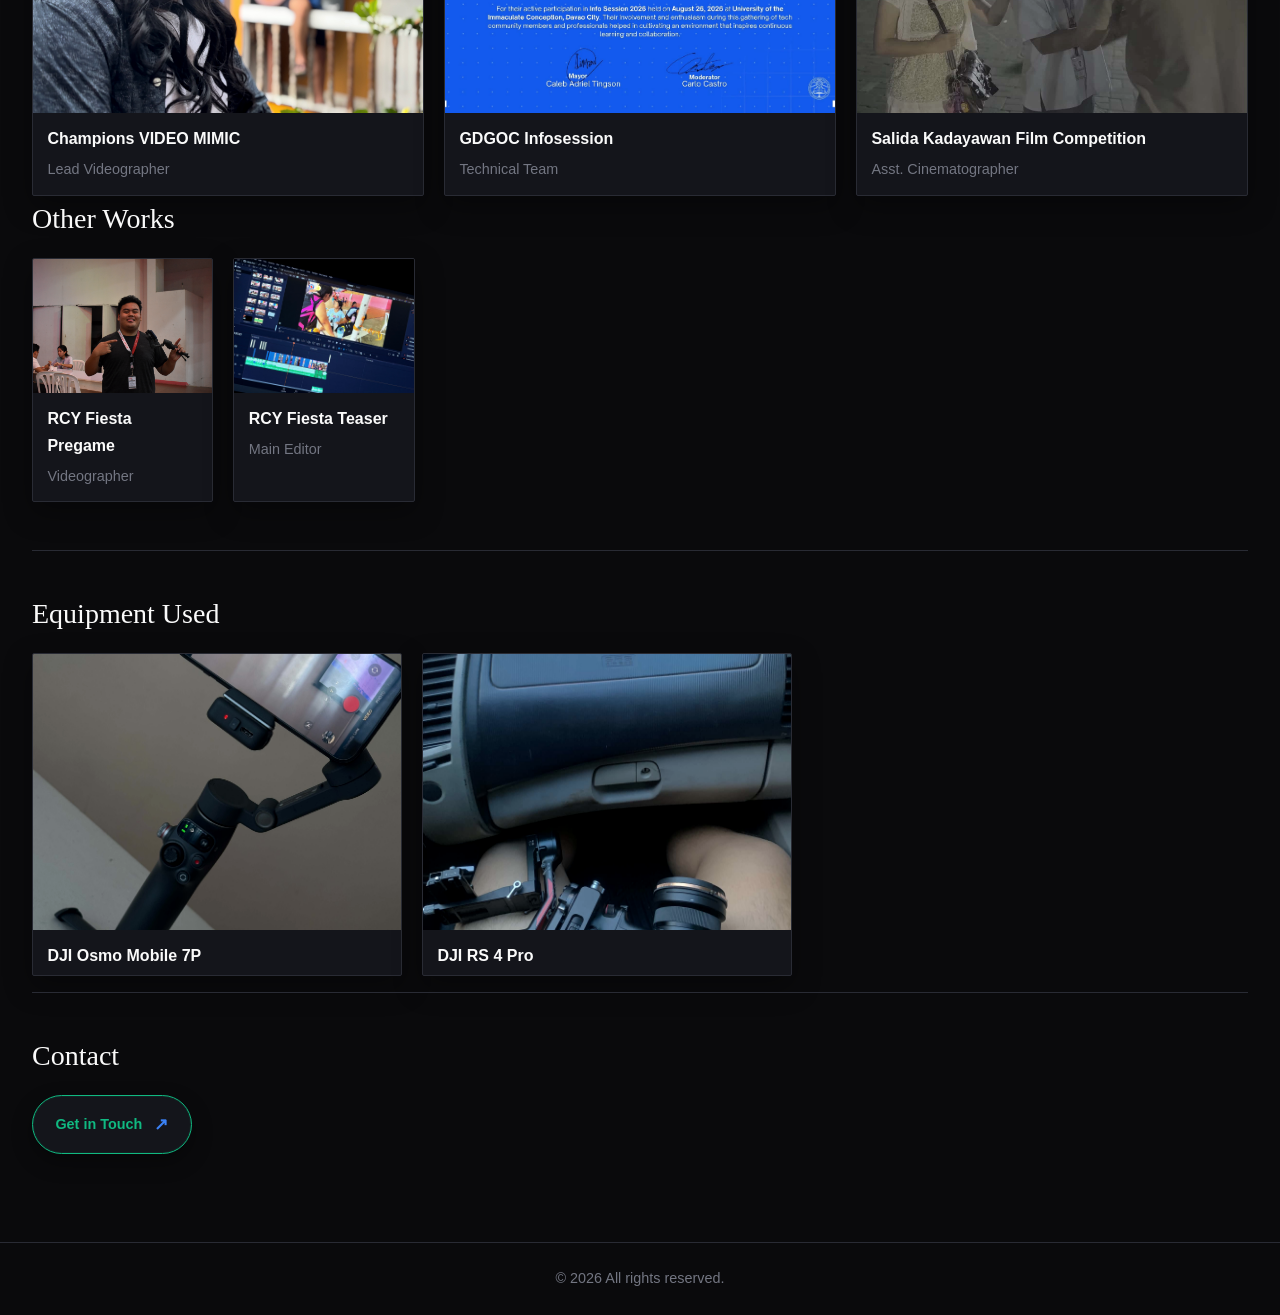
==== commit a70cba9a: "Update portfolio experience" ====
--- a/Portfolio/index.html
+++ b/Portfolio/index.html
@@ -9,8 +9,15 @@
     <!--Connection 2: External JS Link-->
     <script src="script.js" defer></script>
 </head>
-<body class="dark-mode">
-    <header class="site-header">
+<body class="dark-mode portfolio-locked">
+    <div id="entry-screen" class="entry-screen">
+        <button id="enter-portfolio" class="entry-button" type="button">
+            <span>ENTER PORTFOLIO</span>
+            <span class="entry-arrow" aria-hidden="true">↘</span>
+        </button>
+    </div>
+
+    <header class="site-header" data-entry-content inert>
         <nav class="top-nav" aria-label="Main navigation">
             <div class="brand" aria-label="Rafael Miguel Maniquiz">
                 <img class="brand-mark" src="imgs/Film1.jpeg" alt="Film1">
@@ -37,7 +44,7 @@
         </nav>
     </header>
 
-    <main>
+    <main data-entry-content inert tabindex="-1">
         <section id="hero">
             <div class="hero-copy">
                 <p class="hero-eyebrow">RAFAEL MIGUEL MANIQUIZ <span>·</span> PORTFOLIO 2026</p>
@@ -140,9 +147,11 @@
             <div class="equipment-grid">
                 <figure class="gallery-item">
                     <img src="imgs/db04416d-b1f5-4297-be94-f573def392d3.jpeg" alt="Camera equipment for video production">
+                    <figcaption>DJI Osmo Mobile 7P</figcaption>
                 </figure>
                 <figure class="gallery-item">
                     <img src="imgs/846866ec-6df1-4024-b092-13ef87e5ae8e.jpeg" alt="Camera and lens equipment">
+                    <figcaption>DJI RS 4 Pro</figcaption>
                 </figure>
             </div>
         </section>
@@ -153,7 +162,7 @@
         </section>
     </main>
 
-    <dialog id="contact-dialog" class="contact-dialog" aria-labelledby="contact-dialog-title">
+    <dialog id="contact-dialog" class="contact-dialog" aria-labelledby="contact-dialog-title" data-entry-content inert>
         <div class="contact-dialog-header">
             <p class="contact-dialog-label">CONTACT DETAILS</p>
             <h2 id="contact-dialog-title">Get in touch</h2>
@@ -167,23 +176,6 @@
                 <dt>Contact number</dt>
                 <dd>
                     <button type="button" data-copy-value="09626959449" data-copy-label="Contact number">09626959449</button>
-                    <a class="contact-social-link" href="https://www.instagram.com/r.mnqz/" target="_blank" rel="noopener noreferrer" aria-label="Visit Instagram profile">
-                        <svg aria-hidden="true" viewBox="0 0 24 24" fill="none" stroke="currentColor" stroke-width="2" stroke-linecap="round" stroke-linejoin="round">
-                            <rect x="3" y="3" width="18" height="18" rx="5"></rect>
-                            <circle cx="12" cy="12" r="4"></circle>
-                            
-
-
-                            <circle cx="17.5" cy="6.5" r="0.75" fill="currentColor" stroke="none"></circle>
-                        </svg>
-                        <span>Instagram</span>
-                    </a>
-                    <a class="contact-social-link" href="https://www.facebook.com/raffy.maniquiz.5/" target="_blank" rel="noopener noreferrer" aria-label="Visit Facebook profile">
-                        <svg aria-hidden="true" viewBox="0 0 24 24" fill="currentColor">
-                            <path d="M13.5 21v-8h2.7l.4-3.1h-3.1V8c0-.9.3-1.5 1.6-1.5h1.7V3.7c-.3 0-1.3-.1-2.5-.1-2.5 0-4.2 1.5-4.2 4.3v2H7.3V13h2.8v8h3.4z"></path>
-                        </svg>
-                        <span>Facebook</span>
-                    </a>
                     <a class="contact-social-link" href="https://github.com/Raffy-Maniquiz" target="_blank" rel="noopener noreferrer" aria-label="Visit GitHub profile">
                         <svg aria-hidden="true" viewBox="0 0 24 24" fill="currentColor">
                             <path d="M12 0C5.37 0 0 5.37 0 12c0 5.3 3.438 9.8 8.205 11.385.6.113.82-.258.82-.577 0-.285-.01-1.04-.015-2.04-3.338.724-4.042-1.61-4.042-1.61-.546-1.387-1.333-1.756-1.333-1.756-1.09-.745.083-.73.083-.73 1.205.085 1.84 1.237 1.84 1.237 1.07 1.835 2.807 1.305 3.492.998.108-.776.42-1.305.763-1.605-2.665-.303-5.467-1.333-5.467-5.931 0-1.31.468-2.381 1.236-3.221-.124-.303-.536-1.523.117-3.176 0 0 1.008-.322 3.3 1.23.956-.266 1.98-.399 3-.405 1.02.006 2.044.139 3 .405 2.29-1.552 3.297-1.23 3.297-1.23.655 1.653.243 2.873.12 3.176.77.84 1.235 1.911 1.235 3.221 0 4.61-2.807 5.625-5.48 5.921.43.372.814 1.102.814 2.222 0 1.604-.015 2.896-.015 3.286 0 .319.216.694.825.576C20.565 21.392 24 17.387 24 12 24 5.37 18.63 0 12 0z"></path>
@@ -197,7 +189,7 @@
         <button class="contact-dialog-close" type="button">Close</button>
     </dialog>
     
-    <footer>
+    <footer data-entry-content inert>
         <p>&copy; <span id="year"></span> All rights reserved.</p>
     </footer>
 </body>
--- a/Portfolio/style.css
+++ b/Portfolio/style.css
@@ -1,15 +1,16 @@
 :root {
   color-scheme: light;
-  --page: #f1eee5;
-  --surface: #faf7ef;
-  --ink: #1b211b;
-  --muted: #686d60;
-  --line: #d9d2c2;
-  --accent: #b8792e;
-  --accent-hover: #945c20;
-  --accent-soft: rgba(184, 121, 46, 0.15);
-  --button-ink: #fffdf6;
-  --shadow: rgba(28, 31, 24, 0.1);
+  --page: #f4f5f7;
+  --surface: #ffffff;
+  --ink: #0a0a0c;
+  --muted: #737682;
+  --line: #d8dae1;
+  --accent: #10b981;
+  --accent-hover: #059669;
+  --accent-secondary: #3b82f6;
+  --accent-soft: rgba(16, 185, 129, 0.12);
+  --button-ink: #0a0a0c;
+  --shadow: rgba(10, 10, 12, 0.1);
 }
 
 * {
@@ -33,16 +34,120 @@
 
 body.dark-mode {
   color-scheme: dark;
-  --page: #111713;
-  --surface: #1b231d;
-  --ink: #f4eddd;
-  --muted: #b8b2a1;
-  --line: #394138;
-  --accent: #e5b34f;
-  --accent-hover: #f0c66d;
-  --accent-soft: rgba(229, 179, 79, 0.16);
-  --button-ink: #1b211b;
-  --shadow: rgba(0, 0, 0, 0.25);
+  --page: #0a0a0c;
+  --surface: #14151b;
+  --ink: #fafafa;
+  --muted: #737682;
+  --line: #292b34;
+  --accent: #10b981;
+  --accent-hover: #34d399;
+  --accent-secondary: #3b82f6;
+  --accent-soft: rgba(16, 185, 129, 0.16);
+  --button-ink: #0a0a0c;
+  --shadow: rgba(0, 0, 0, 0.35);
+}
+
+body.portfolio-locked {
+  overflow: hidden;
+}
+
+.entry-screen {
+  position: fixed;
+  z-index: 1000;
+  inset: 0;
+  display: grid;
+  place-items: center;
+  background: var(--page);
+  opacity: 1;
+  transition: opacity 700ms ease;
+}
+
+.entry-screen.is-opening {
+  opacity: 0;
+  pointer-events: none;
+}
+
+.entry-button {
+  position: relative;
+  isolation: isolate;
+  display: inline-flex;
+  align-items: center;
+  gap: 0.9rem;
+  overflow: hidden;
+  padding: 1.1rem 1.5rem;
+  border: 1px solid var(--accent);
+  border-radius: 4px;
+  background: linear-gradient(135deg, var(--accent), #059669);
+  color: var(--button-ink);
+  font-family: Georgia, 'Times New Roman', serif;
+  font-size: 1.1rem;
+  font-weight: 700;
+  cursor: pointer;
+  box-shadow: 0 10px 28px rgba(16, 185, 129, 0.22), inset 0 1px 0 rgba(255, 255, 255, 0.3);
+  transition: transform 180ms ease, box-shadow 180ms ease, filter 180ms ease;
+}
+
+.entry-button::before {
+  position: absolute;
+  z-index: 0;
+  inset: 0;
+  transform: translateX(-120%);
+  background: linear-gradient(110deg, transparent 25%, rgba(255, 255, 255, 0.42) 50%, transparent 75%);
+  content: "";
+  pointer-events: none;
+  transition: transform 550ms ease;
+}
+
+.entry-button > span {
+  position: relative;
+  z-index: 1;
+}
+
+.entry-button:hover {
+  transform: translateY(-2px);
+  box-shadow: 0 16px 38px rgba(16, 185, 129, 0.32), inset 0 1px 0 rgba(255, 255, 255, 0.4);
+  filter: brightness(1.04);
+}
+
+.entry-button:hover::before {
+  transform: translateX(120%);
+}
+
+.entry-button:active {
+  transform: translateY(0) scale(0.98);
+}
+
+.entry-button:focus-visible {
+  outline: 2px solid var(--accent-secondary);
+  outline-offset: 5px;
+}
+
+.entry-arrow {
+  display: grid;
+  width: 1.65rem;
+  aspect-ratio: 1;
+  place-items: center;
+  border-radius: 50%;
+  background: rgba(59, 130, 246, 0.18);
+  color: #ffffff;
+  transition: transform 180ms ease;
+}
+
+.entry-button:hover .entry-arrow {
+  transform: translate(3px, 3px);
+}
+
+@media (prefers-reduced-motion: reduce) {
+  .entry-screen,
+  .entry-button,
+  .entry-arrow,
+  .entry-button::before {
+    transition: none;
+  }
+
+  .entry-button:hover {
+    transform: none;
+  }
 }
 
 .site-header {
@@ -192,13 +297,38 @@
   overflow: hidden;
   margin: 2rem 0 0;
   padding: 4rem 3.5rem;
-  background-color: #111512;
-  background-image: linear-gradient(90deg, rgba(13, 18, 15, 0.98) 0%, rgba(13, 18, 15, 0.86) 38%, rgba(13, 18, 15, 0.12) 100%), url("imgs/Film1.jpeg");
+  --hero-image-current: url("imgs/Film1.jpeg");
+  --hero-image-next: url("imgs/Film1.jpeg");
+  background-color: #0a0a0c;
+  color: #fafafa;
+  isolation: isolate;
+  animation: heroEnter 800ms cubic-bezier(0.2, 0.75, 0.25, 1) both;
+}
+
+#hero::before,
+#hero::after {
+  position: absolute;
+  z-index: -1;
+  inset: 0;
+  content: "";
+  background-image: linear-gradient(90deg, rgba(10, 10, 12, 0.98) 0%, rgba(10, 10, 12, 0.86) 38%, rgba(10, 10, 12, 0.12) 100%), var(--hero-image-current);
   background-position: center, 65% 42%;
   background-size: cover;
-  color: #fffdf6;
-  isolation: isolate;
-  animation: heroEnter 800ms cubic-bezier(0.2, 0.75, 0.25, 1) both;
+  transition: opacity 1.4s ease-in-out;
+  pointer-events: none;
+}
+
+#hero::after {
+  background-image: linear-gradient(90deg, rgba(10, 10, 12, 0.98) 0%, rgba(10, 10, 12, 0.86) 38%, rgba(10, 10, 12, 0.12) 100%), var(--hero-image-next);
+  opacity: 0;
+}
+
+#hero.is-crossfading::before {
+  opacity: 0;
+}
+
+#hero.is-crossfading::after {
+  opacity: 1;
 }
 
 #hero h1 {
@@ -211,7 +341,7 @@
 }
 
 #hero h1 em {
-  color: #ffd166;
+  color: var(--accent);
   font-weight: 500;
 }
 
@@ -226,7 +356,7 @@
 }
 
 .hero-eyebrow {
-  color: #ffd166 !important;
+  color: var(--accent) !important;
   font-size: 0.75rem;
   font-weight: 700;
   letter-spacing: 0.12em;
@@ -234,13 +364,13 @@
 
 .hero-eyebrow span {
   padding: 0 0.25rem;
-  color: #ff7058;
+  color: var(--accent-secondary);
 }
 
 .hero-intro {
   max-width: 440px;
   margin-top: 1.25rem;
-  color: rgba(255, 253, 246, 0.78) !important;
+  color: rgba(250, 250, 250, 0.78) !important;
   font-size: 1.05rem;
 }
 
@@ -250,14 +380,14 @@
   gap: 1rem;
   margin-top: 1.7rem;
   padding-bottom: 0.35rem;
-  border-bottom: 1px solid #ffd166;
-  color: #fffdf6;
+  border-bottom: 1px solid var(--accent);
+  color: #fafafa;
   font-weight: 600;
   text-decoration: none;
 }
 
 .hero-link span {
-  color: #ffd166;
+  color: var(--accent);
   font-size: 1.3rem;
   transition: transform 180ms ease;
 }
@@ -273,7 +403,7 @@
   display: flex;
   align-items: center;
   gap: 0.45rem;
-  color: #fffdf6;
+  color: #fafafa;
   font-family: monospace;
   font-size: 0.75rem;
   font-weight: 700;
@@ -284,8 +414,8 @@
   width: 0.55rem;
   aspect-ratio: 1;
   border-radius: 50%;
-  background: #ff594f;
-  box-shadow: 0 0 14px rgba(255, 89, 79, 0.9);
+  background: var(--accent-secondary);
+  box-shadow: 0 0 14px rgba(59, 130, 246, 0.9);
   animation: recordingPulse 1.5s ease-in-out infinite;
 }
 
@@ -293,7 +423,7 @@
   position: absolute;
   right: 1.5rem;
   bottom: 1.25rem;
-  color: rgba(255, 253, 246, 0.72) !important;
+  color: rgba(250, 250, 250, 0.72) !important;
   font-family: monospace;
   font-size: 0.68rem;
   letter-spacing: 0.1em;
@@ -313,7 +443,7 @@
 @keyframes recordingPulse {
   50% {
     opacity: 0.45;
-    box-shadow: 0 0 4px rgba(255, 89, 79, 0.45);
+    box-shadow: 0 0 4px rgba(59, 130, 246, 0.45);
   }
 }
 
@@ -406,7 +536,7 @@
 }
 
 #about-page .about-eyebrow span {
-  color: #ff7058;
+  color: var(--accent-secondary);
 }
 
 #about-page h1 {
@@ -523,14 +653,15 @@
     left: 0;
     width: 1rem;
     height: 1rem;
-    border: 2px solid #ffd166;
+    border: 2px solid var(--accent);
     border-radius: 50%;
-    background: rgba(255, 209, 102, 0.2);
-    box-shadow: 0 0 8px #ffd166, 0 0 18px rgba(255, 209, 102, 0.8), inset 0 0 7px rgba(255, 255, 255, 0.8);
+    background: rgba(16, 185, 129, 0.2);
+    box-shadow: 0 0 8px var(--accent), 0 0 18px rgba(16, 185, 129, 0.8), inset 0 0 7px rgba(255, 255, 255, 0.8);
     opacity: 0;
     pointer-events: none;
-    transform: translate(-50%, -50%);
-    transition: opacity 120ms ease;
+    transform: translate3d(0, 0, 0) translate(-50%, -50%);
+    transition: opacity 60ms ease-out;
+    will-change: transform;
   }
 
   .neon-cursor.is-visible {
@@ -545,28 +676,29 @@
   padding: 0.9rem 1.4rem;
   border: 1px solid var(--accent);
   border-radius: 999px;
-  background: #1b211b;
-  color: #ffd166;
+  background: var(--surface);
+  color: var(--accent);
   font: inherit;
   font-size: 0.9rem;
   font-weight: 700;
   text-decoration: none;
   cursor: pointer;
-  box-shadow: 0 8px 20px var(--shadow), inset 0 0 0 1px rgba(255, 209, 102, 0.08);
+  box-shadow: 0 8px 20px var(--shadow), inset 0 0 0 1px rgba(16, 185, 129, 0.08);
   transition: background-color 160ms ease, border-color 160ms ease, transform 180ms ease, box-shadow 180ms ease;
 }
 
 .contact-btn::after {
   content: "↗";
+  color: var(--accent-secondary);
   font-size: 1.05rem;
   transition: transform 180ms ease;
 }
 
 .contact-btn:hover {
-  border-color: #ffd166;
-  background: #292f27;
+  border-color: var(--accent-hover);
+  background: var(--surface);
   transform: translateY(-2px);
-  box-shadow: 0 12px 26px var(--shadow), inset 0 0 0 1px rgba(255, 209, 102, 0.16);
+  box-shadow: 0 12px 26px var(--shadow), inset 0 0 0 1px rgba(16, 185, 129, 0.16);
 }
 
 .contact-btn:hover::after {
@@ -619,19 +751,19 @@
 }
 
 .image-preview::backdrop {
-  background: rgba(14, 20, 16, 0);
+  background: rgba(10, 10, 12, 0);
   backdrop-filter: blur(0);
   transition: background-color 240ms ease, backdrop-filter 240ms ease;
 }
 
 .image-preview[open]::backdrop {
-  background: rgba(14, 20, 16, 0.76);
+  background: rgba(10, 10, 12, 0.76);
   backdrop-filter: blur(2px);
 }
 
 @starting-style {
   .image-preview[open]::backdrop {
-    background: rgba(14, 20, 16, 0);
+    background: rgba(10, 10, 12, 0);
     backdrop-filter: blur(0);
   }
 }
@@ -663,7 +795,7 @@
 }
 
 .contact-dialog::backdrop {
-  background: rgba(14, 20, 16, 0.58);
+  background: rgba(10, 10, 12, 0.58);
   backdrop-filter: blur(2px);
 }
 
@@ -934,8 +1066,16 @@
     min-height: 430px;
     margin-top: 1rem;
     padding: 3.5rem 1.5rem;
-    background-image: linear-gradient(90deg, rgba(13, 18, 15, 0.94), rgba(13, 18, 15, 0.48)), url("imgs/Film1.jpeg");
+  }
+
+  #hero::before,
+  #hero::after {
+    background-image: linear-gradient(90deg, rgba(10, 10, 12, 0.94), rgba(10, 10, 12, 0.48)), var(--hero-image-current);
     background-position: center, 61% center;
+  }
+
+  #hero::after {
+    background-image: linear-gradient(90deg, rgba(10, 10, 12, 0.94), rgba(10, 10, 12, 0.48)), var(--hero-image-next);
   }
 
   #about-page {
